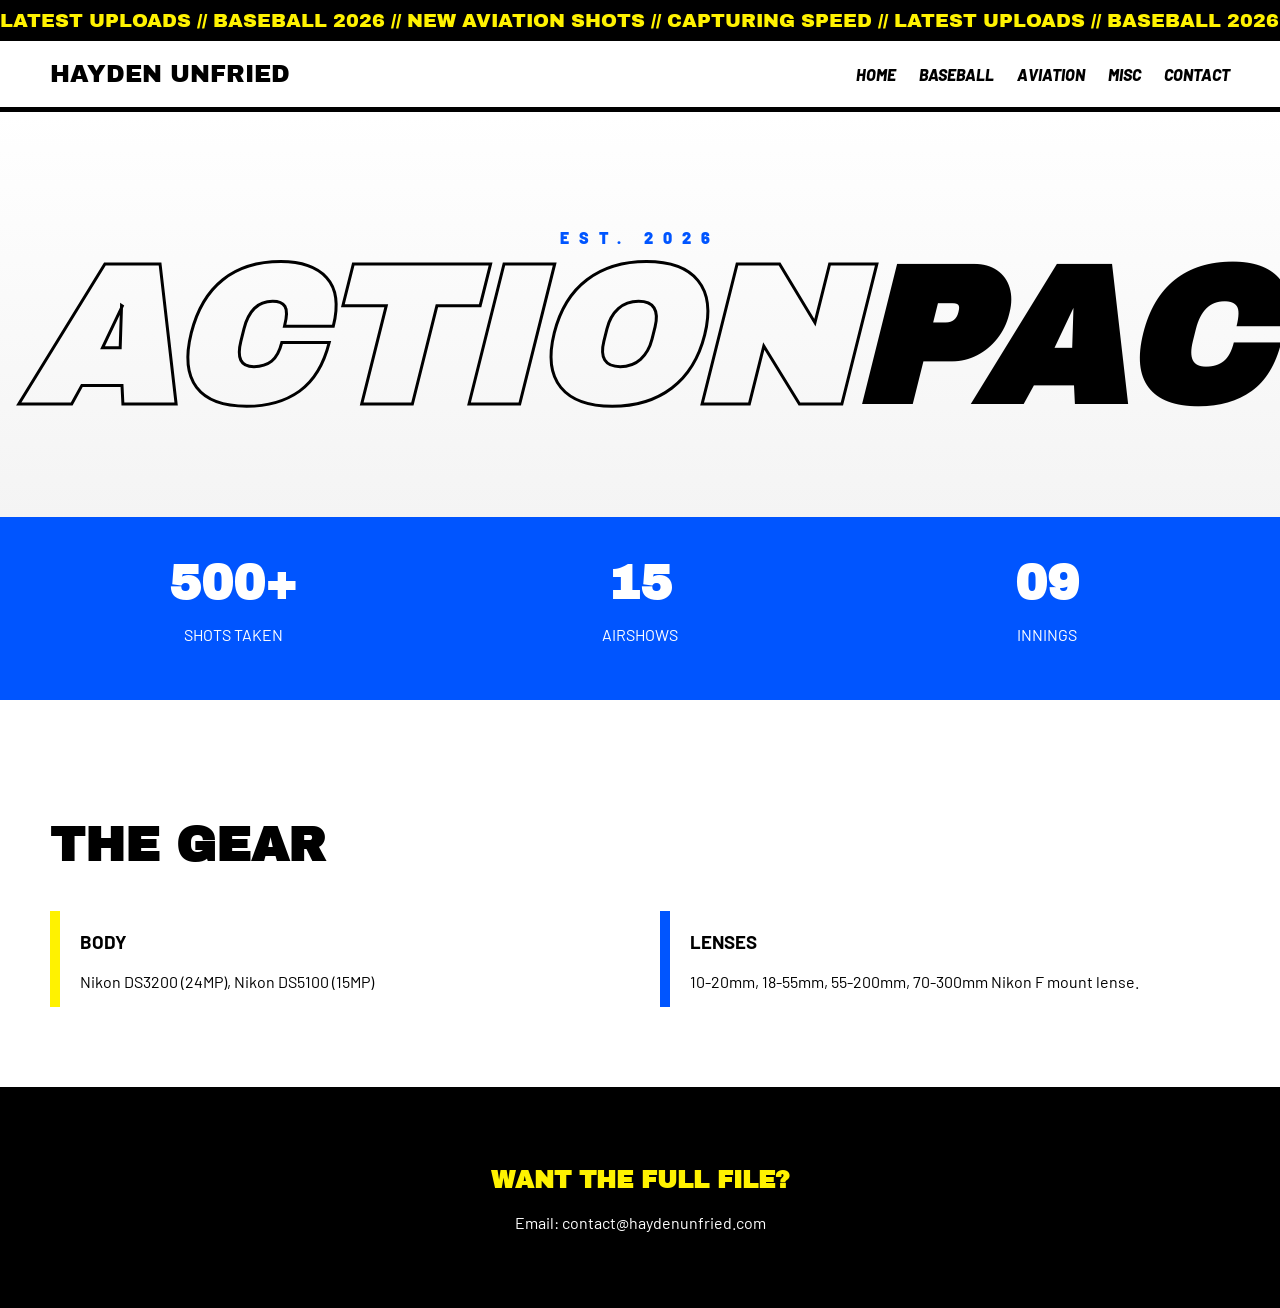
==== index.html @ f6bacb0b "Update index.html" ====
<!DOCTYPE html>
<html>
<head>
    <title>HAYDEN UNFRIED | ACTION VISUALS</title>
    <link rel="stylesheet" href="style.css">
</head>
<body>
    <div class="ticker-wrap">
        <div class="ticker">
            LATEST UPLOADS // BASEBALL 2026 // NEW AVIATION SHOTS // CAPTURING SPEED // 
            LATEST UPLOADS // BASEBALL 2026 // NEW AVIATION SHOTS // CAPTURING SPEED //
        </div>
    </div>

    <nav>
        <div style="font-family:'Archivo Black'; font-size: 1.5rem;">HAYDEN UNFRIED</div>
        <div>
            <a href="index.html">Home</a>
            <a href="baseball.html" style="margin-left:20px">Baseball</a>
            <a href="aviation.html" style="margin-left:20px">Aviation</a>
            <a href="misc.html" style="margin-left:20px">Misc</a>
            <a href="contact.html" style="margin-left:20px">Contact</a>
        </div>
    </nav>

    <div class="hero">
        <p style="font-weight:900; color:var(--accent-blue); letter-spacing:10px;">EST. 2026</p>
        <h1>ACTION<span>PACKED</span></h1>
    </div>

    <div class="stats-grid">
        <div class="stat-item"><h2>500+</h2><p>SHOTS TAKEN</p></div>
        <div class="stat-item"><h2>15</h2><p>AIRSHOWS</p></div>
        <div class="stat-item"><h2>09</h2><p>INNINGS</p></div>
    </div>

    <div style="padding: 80px 50px;">
        <h2 style="font-family:'Archivo Black'; font-size: 3rem; margin-bottom: 40px;">THE GEAR</h2>
        <div style="display:grid; grid-template-columns: 1fr 1fr; gap:40px;">
            <div style="border-left: 10px solid var(--accent-yellow); padding-left:20px;">
                <h3>BODY</h3>
                <p>Nikon DS3200 (24MP), Nikon DS5100 (15MP)</p>
            </div>
            <div style="border-left: 10px solid var(--accent-blue); padding-left:20px;">
                <h3>LENSES</h3>
                <p>10-20mm, 18-55mm, 55-200mm, 70-300mm Nikon F mount lense.</p>
            </div>
        </div>
    </div>

    <footer style="background:black; color:white; padding:60px; text-align:center;">
        <h2 style="font-family:'Archivo Black'; color:var(--accent-yellow);">WANT THE FULL FILE?</h2>
        <p>Email: contact@haydenunfried.com</p>
    </footer>
</body>
</html>
---- style.css ----
@import url('https://fonts.googleapis.com/css2?family=Archivo+Black&family=Barlow:ital,wght@0,600;1,800&display=swap');

:root {
    --bg: #ffffff;
    --accent-blue: #0055ff;
    --accent-yellow: #fff200;
    --text: #000000;
    --light-grey: #f4f4f4;
}

body { 
    font-family: 'Barlow', sans-serif; 
    margin: 0; 
    background-color: var(--bg); 
    color: var(--text);
    overflow-x: hidden;
}

/* 1. SCROLLING TICKER */
.ticker-wrap {
    background: var(--text);
    color: var(--accent-yellow);
    padding: 10px 0;
    overflow: hidden;
    white-space: nowrap;
}
.ticker {
    display: inline-block;
    animation: marquee 20s linear infinite;
    font-family: 'Archivo Black', sans-serif;
    text-transform: uppercase;
    font-size: 1.2rem;
}
@keyframes marquee {
    0% { transform: translateX(100%); }
    100% { transform: translateX(-100%); }
}

/* 2. POWER NAVIGATION */
nav {
    display: flex;
    justify-content: space-between;
    align-items: center;
    padding: 20px 50px;
    border-bottom: 5px solid var(--text);
    position: sticky;
    top: 0;
    background: white;
    z-index: 1000;
}
nav a {
    text-decoration: none;
    color: var(--text);
    font-weight: 800;
    font-style: italic;
    text-transform: uppercase;
    transition: 0.2s;
}
nav a:hover { color: var(--accent-blue); transform: skewX(-10deg); }

/* 3. HERO SECTION */
.hero {
    padding: 100px 20px;
    text-align: center;
    background: linear-gradient(to bottom, #fff, var(--light-grey));
}
.hero h1 {
    font-family: 'Archivo Black', sans-serif;
    font-size: clamp(4rem, 15vw, 12rem);
    line-height: 0.8;
    margin: 0;
    text-transform: uppercase;
    font-style: italic;
    -webkit-text-stroke: 3px var(--text);
    color: transparent;
}
.hero h1 span { color: var(--text); -webkit-text-stroke: 0px; }

/* 4. EQUIPMENT & STATS SECTION */
.stats-grid {
    display: grid;
    grid-template-columns: repeat(auto-fit, minmax(200px, 1fr));
    gap: 20px;
    background: var(--accent-blue);
    padding: 40px;
    color: white;
    text-align: center;
}
.stat-item h2 { font-size: 3rem; margin: 0; font-family: 'Archivo Black'; }

/* 5. GALLERY CARDS */
.gallery {
    display: grid;
    grid-template-columns: repeat(auto-fill, minmax(350px, 1fr));
    gap: 30px;
    padding: 50px;
}
.photo-card {
    position: relative;
    border: 4px solid var(--text);
    transition: 0.3s cubic-bezier(0.175, 0.885, 0.32, 1.275);
    overflow: hidden;
}
.photo-card:hover {
    transform: scale(1.03) rotate(-1deg);
    box-shadow: 15px 15px 0px var(--accent-yellow);
}
.photo-card img {
    width: 100%;
    aspect-ratio: 1/1;
    object-fit: cover;
    display: block;
    transition: 0.5s;
}
.photo-card:hover img { filter: contrast(1.2) saturate(1.2); }

/* CORNER BADGE */
.badge {
    position: absolute;
    top: 10px;
    left: 10px;
    background: var(--accent-yellow);
    color: black;
    padding: 5px 15px;
    font-weight: 900;
    font-style: italic;
    border: 2px solid black;
    z-index: 10;
}

.photo-info {
    padding: 15px;
    background: white;
    border-top: 4px solid var(--text);
}
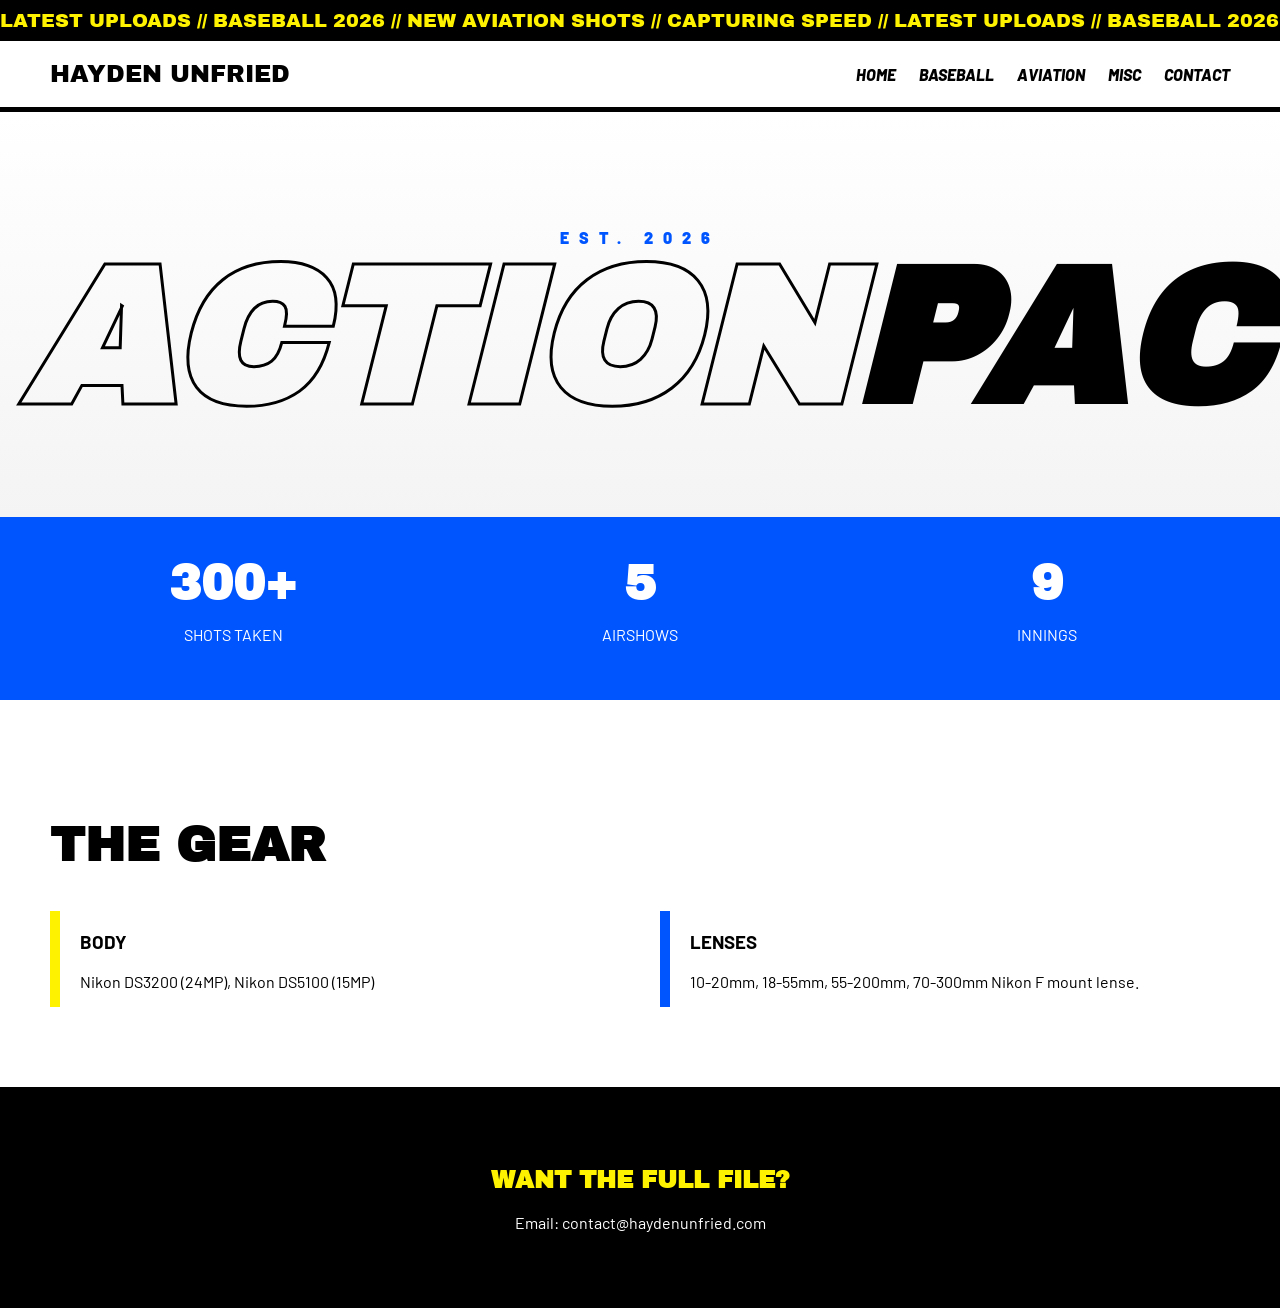
==== commit 9a3fe60a: "Update index.html" ====
--- a/index.html
+++ b/index.html
@@ -29,9 +29,9 @@
     </div>
 
     <div class="stats-grid">
-        <div class="stat-item"><h2>500+</h2><p>SHOTS TAKEN</p></div>
-        <div class="stat-item"><h2>15</h2><p>AIRSHOWS</p></div>
-        <div class="stat-item"><h2>09</h2><p>INNINGS</p></div>
+        <div class="stat-item"><h2>300+</h2><p>SHOTS TAKEN</p></div>
+        <div class="stat-item"><h2>5</h2><p>AIRSHOWS</p></div>
+        <div class="stat-item"><h2>9</h2><p>INNINGS</p></div>
     </div>
 
     <div style="padding: 80px 50px;">
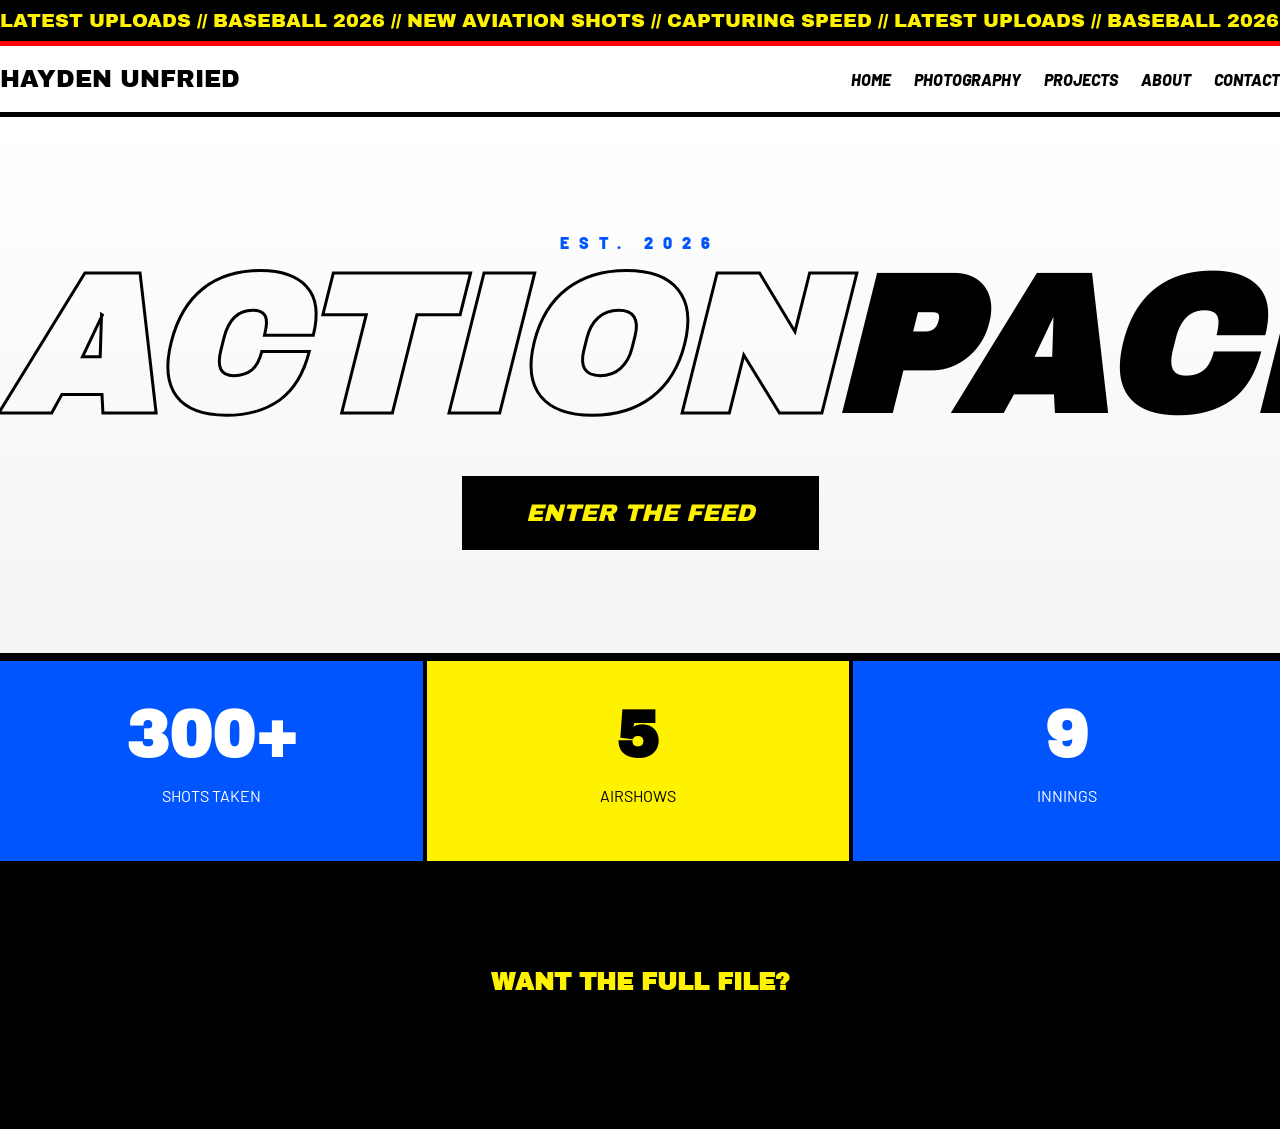
==== commit a903f75a: "Update index.html" ====
--- a/index.html
+++ b/index.html
@@ -1,7 +1,8 @@
 <!DOCTYPE html>
-<html>
+<html lang="en">
 <head>
-    <title>HAYDEN UNFRIED | ACTION VISUALS</title>
+    <meta charset="UTF-8">
+    <title>HAYDEN UNFRIED | HOME</title>
     <link rel="stylesheet" href="style.css">
 </head>
 <body>
@@ -14,41 +15,32 @@
 
     <nav>
         <div style="font-family:'Archivo Black'; font-size: 1.5rem;">HAYDEN UNFRIED</div>
-        <div>
+        <div class="nav-links">
             <a href="index.html">Home</a>
-            <a href="baseball.html" style="margin-left:20px">Baseball</a>
-            <a href="aviation.html" style="margin-left:20px">Aviation</a>
-            <a href="misc.html" style="margin-left:20px">Misc</a>
-            <a href="contact.html" style="margin-left:20px">Contact</a>
+            <a href="photography.html">Photography</a>
+            <a href="projects.html">Projects</a>
+            <a href="about.html">About</a>
+            <a href="contact.html">Contact</a>
         </div>
     </nav>
 
-    <div class="hero">
-        <p style="font-weight:900; color:var(--accent-blue); letter-spacing:10px;">EST. 2026</p>
+    <header class="hero">
+        <p style="font-weight:900; color:var(--accent-blue); letter-spacing:10px; margin-bottom: 20px;">EST. 2026</p>
         <h1>ACTION<span>PACKED</span></h1>
-    </div>
+        <div style="margin-top: 50px;">
+            <a href="photography.html" class="photo-card" style="display: inline-block; padding: 20px 60px; background: var(--text); color: var(--accent-yellow); text-decoration: none; font-family: 'Archivo Black'; font-style: italic; font-size: 1.5rem;">
+                ENTER THE FEED
+            </a>
+        </div>
+    </header>
 
     <div class="stats-grid">
         <div class="stat-item"><h2>300+</h2><p>SHOTS TAKEN</p></div>
-        <div class="stat-item"><h2>5</h2><p>AIRSHOWS</p></div>
+        <div class="stat-item" style="background: var(--accent-yellow); color: black;"><h2>5</h2><p>AIRSHOWS</p></div>
         <div class="stat-item"><h2>9</h2><p>INNINGS</p></div>
     </div>
 
-    <div style="padding: 80px 50px;">
-        <h2 style="font-family:'Archivo Black'; font-size: 3rem; margin-bottom: 40px;">THE GEAR</h2>
-        <div style="display:grid; grid-template-columns: 1fr 1fr; gap:40px;">
-            <div style="border-left: 10px solid var(--accent-yellow); padding-left:20px;">
-                <h3>BODY</h3>
-                <p>Nikon DS3200 (24MP), Nikon DS5100 (15MP)</p>
-            </div>
-            <div style="border-left: 10px solid var(--accent-blue); padding-left:20px;">
-                <h3>LENSES</h3>
-                <p>10-20mm, 18-55mm, 55-200mm, 70-300mm Nikon F mount lense.</p>
-            </div>
-        </div>
-    </div>
-
-    <footer style="background:black; color:white; padding:60px; text-align:center;">
+    <footer>
         <h2 style="font-family:'Archivo Black'; color:var(--accent-yellow);">WANT THE FULL FILE?</h2>
         <p>Email: contact@haydenunfried.com</p>
     </footer>
--- a/style.css
+++ b/style.css
@@ -4,6 +4,7 @@
     --bg: #ffffff;
     --accent-blue: #0055ff;
     --accent-yellow: #fff200;
+    --red: #FF0000; /* Keeping your Red from before */
     --text: #000000;
     --light-grey: #f4f4f4;
 }
@@ -14,15 +15,20 @@
     background-color: var(--bg); 
     color: var(--text);
     overflow-x: hidden;
+    display: flex;
+    flex-direction: column;
+    align-items: center; /* Keeps everything centered */
 }
 
 /* 1. SCROLLING TICKER */
 .ticker-wrap {
+    width: 100%;
     background: var(--text);
     color: var(--accent-yellow);
     padding: 10px 0;
     overflow: hidden;
     white-space: nowrap;
+    border-bottom: 5px solid var(--red);
 }
 .ticker {
     display: inline-block;
@@ -32,8 +38,9 @@
     font-size: 1.2rem;
 }
 @keyframes marquee {
-    0% { transform: translateX(100%); }
-    100% { transform: translateX(-100%); }
+    /* Fixed to 0% to -50% for smoother looping */
+    0% { transform: translateX(0%); }
+    100% { transform: translateX(-50%); }
 }
 
 /* 2. POWER NAVIGATION */
@@ -41,6 +48,7 @@
     display: flex;
     justify-content: space-between;
     align-items: center;
+    width: 100%;
     padding: 20px 50px;
     border-bottom: 5px solid var(--text);
     position: sticky;
@@ -55,14 +63,17 @@
     font-style: italic;
     text-transform: uppercase;
     transition: 0.2s;
+    margin-left: 20px;
 }
 nav a:hover { color: var(--accent-blue); transform: skewX(-10deg); }
 
 /* 3. HERO SECTION */
 .hero {
+    width: 100%;
     padding: 100px 20px;
     text-align: center;
     background: linear-gradient(to bottom, #fff, var(--light-grey));
+    border-bottom: 8px solid var(--text);
 }
 .hero h1 {
     font-family: 'Archivo Black', sans-serif;
@@ -78,32 +89,45 @@
 
 /* 4. EQUIPMENT & STATS SECTION */
 .stats-grid {
+    width: 100%;
     display: grid;
     grid-template-columns: repeat(auto-fit, minmax(200px, 1fr));
-    gap: 20px;
+    gap: 0; /* Changed to 0 to keep the "stacked" look */
     background: var(--accent-blue);
-    padding: 40px;
+    border-bottom: 8px solid var(--text);
     color: white;
     text-align: center;
 }
-.stat-item h2 { font-size: 3rem; margin: 0; font-family: 'Archivo Black'; }
+.stat-item {
+    padding: 40px;
+    border-right: 4px solid var(--text);
+}
+.stat-item:last-child { border-right: none; }
+.stat-item h2 { font-size: 4rem; margin: 0; font-family: 'Archivo Black'; }
 
-/* 5. GALLERY CARDS */
+/* 5. GALLERY CARDS (Centered Container) */
+.gallery-container {
+    width: 100%;
+    max-width: 1200px;
+    padding: 50px 20px;
+}
+
 .gallery {
     display: grid;
     grid-template-columns: repeat(auto-fill, minmax(350px, 1fr));
     gap: 30px;
-    padding: 50px;
 }
 .photo-card {
     position: relative;
     border: 4px solid var(--text);
     transition: 0.3s cubic-bezier(0.175, 0.885, 0.32, 1.275);
     overflow: hidden;
+    background: white;
 }
 .photo-card:hover {
     transform: scale(1.03) rotate(-1deg);
     box-shadow: 15px 15px 0px var(--accent-yellow);
+    z-index: 5;
 }
 .photo-card img {
     width: 100%;
@@ -117,8 +141,8 @@
 /* CORNER BADGE */
 .badge {
     position: absolute;
-    top: 10px;
-    left: 10px;
+    top: 15px;
+    left: 15px;
     background: var(--accent-yellow);
     color: black;
     padding: 5px 15px;
@@ -132,4 +156,16 @@
     padding: 15px;
     background: white;
     border-top: 4px solid var(--text);
+    text-align: left;
+    font-weight: 800;
+    font-style: italic;
 }
+
+/* FOOTER */
+footer {
+    width: 100%;
+    background: var(--text);
+    color: var(--white);
+    padding: 80px 20px;
+    text-align: center;
+}
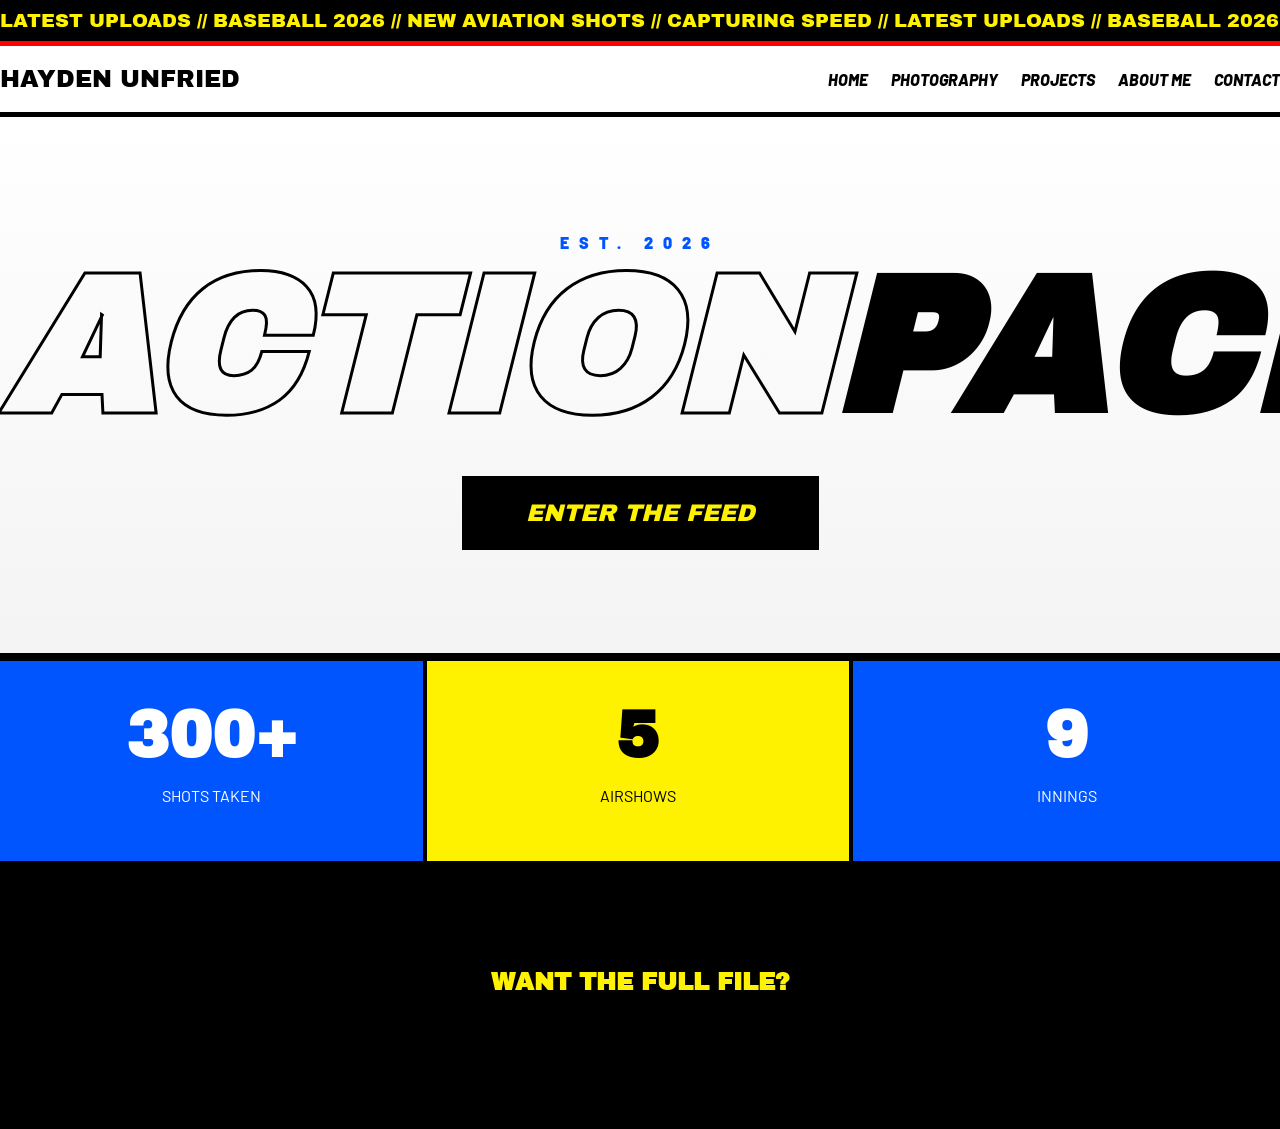
==== commit 5f1274ae: "Update index.html" ====
--- a/index.html
+++ b/index.html
@@ -19,7 +19,7 @@
             <a href="index.html">Home</a>
             <a href="photography.html">Photography</a>
             <a href="projects.html">Projects</a>
-            <a href="about.html">About</a>
+            <a href="about.html">About Me</a>
             <a href="contact.html">Contact</a>
         </div>
     </nav>
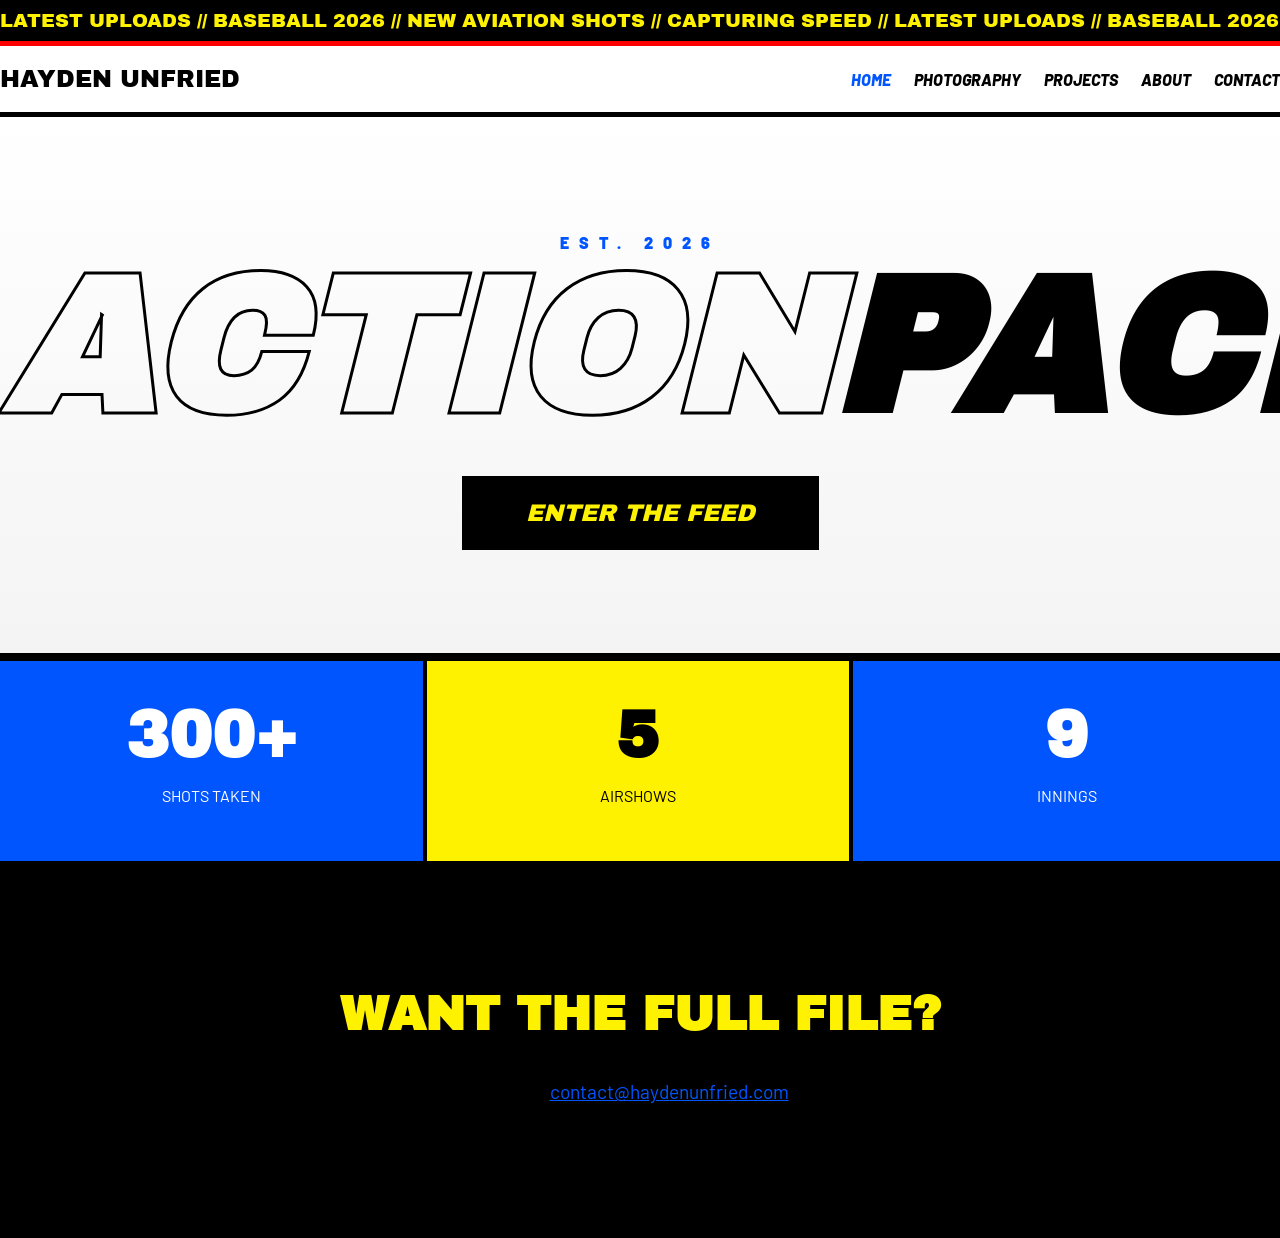
==== commit ba1479b9: "Update index.html" ====
--- a/index.html
+++ b/index.html
@@ -2,6 +2,7 @@
 <html lang="en">
 <head>
     <meta charset="UTF-8">
+    <meta name="viewport" content="width=device-width, initial-scale=1.0">
     <title>HAYDEN UNFRIED | HOME</title>
     <link rel="stylesheet" href="style.css">
 </head>
@@ -16,10 +17,10 @@
     <nav>
         <div style="font-family:'Archivo Black'; font-size: 1.5rem;">HAYDEN UNFRIED</div>
         <div class="nav-links">
-            <a href="index.html">Home</a>
+            <a href="index.html" style="color: var(--accent-blue);">Home</a>
             <a href="photography.html">Photography</a>
             <a href="projects.html">Projects</a>
-            <a href="about.html">About Me</a>
+            <a href="about.html">About</a>
             <a href="contact.html">Contact</a>
         </div>
     </nav>
@@ -28,7 +29,7 @@
         <p style="font-weight:900; color:var(--accent-blue); letter-spacing:10px; margin-bottom: 20px;">EST. 2026</p>
         <h1>ACTION<span>PACKED</span></h1>
         <div style="margin-top: 50px;">
-            <a href="photography.html" class="photo-card" style="display: inline-block; padding: 20px 60px; background: var(--text); color: var(--accent-yellow); text-decoration: none; font-family: 'Archivo Black'; font-style: italic; font-size: 1.5rem;">
+            <a href="photography.html" style="display: inline-block; padding: 20px 60px; background: var(--text); color: var(--accent-yellow); text-decoration: none; font-family: 'Archivo Black'; font-style: italic; font-size: 1.5rem; border: 4px solid black;" class="photo-card">
                 ENTER THE FEED
             </a>
         </div>
@@ -41,8 +42,9 @@
     </div>
 
     <footer>
-        <h2 style="font-family:'Archivo Black'; color:var(--accent-yellow);">WANT THE FULL FILE?</h2>
-        <p>Email: contact@haydenunfried.com</p>
+        <h2 style="font-family:'Archivo Black'; color:var(--accent-yellow); font-size: 3rem;">WANT THE FULL FILE?</h2>
+        <p style="font-size: 1.2rem; margin: 20px 0;">Email: <a href="mailto:contact@haydenunfried.com" style="color: var(--accent-blue);">contact@haydenunfried.com</a></p>
+        <p style="opacity: 0.6;">HAYDEN UNFRIED // 2026 // ALL SYSTEMS GO</p>
     </footer>
 </body>
 </html>
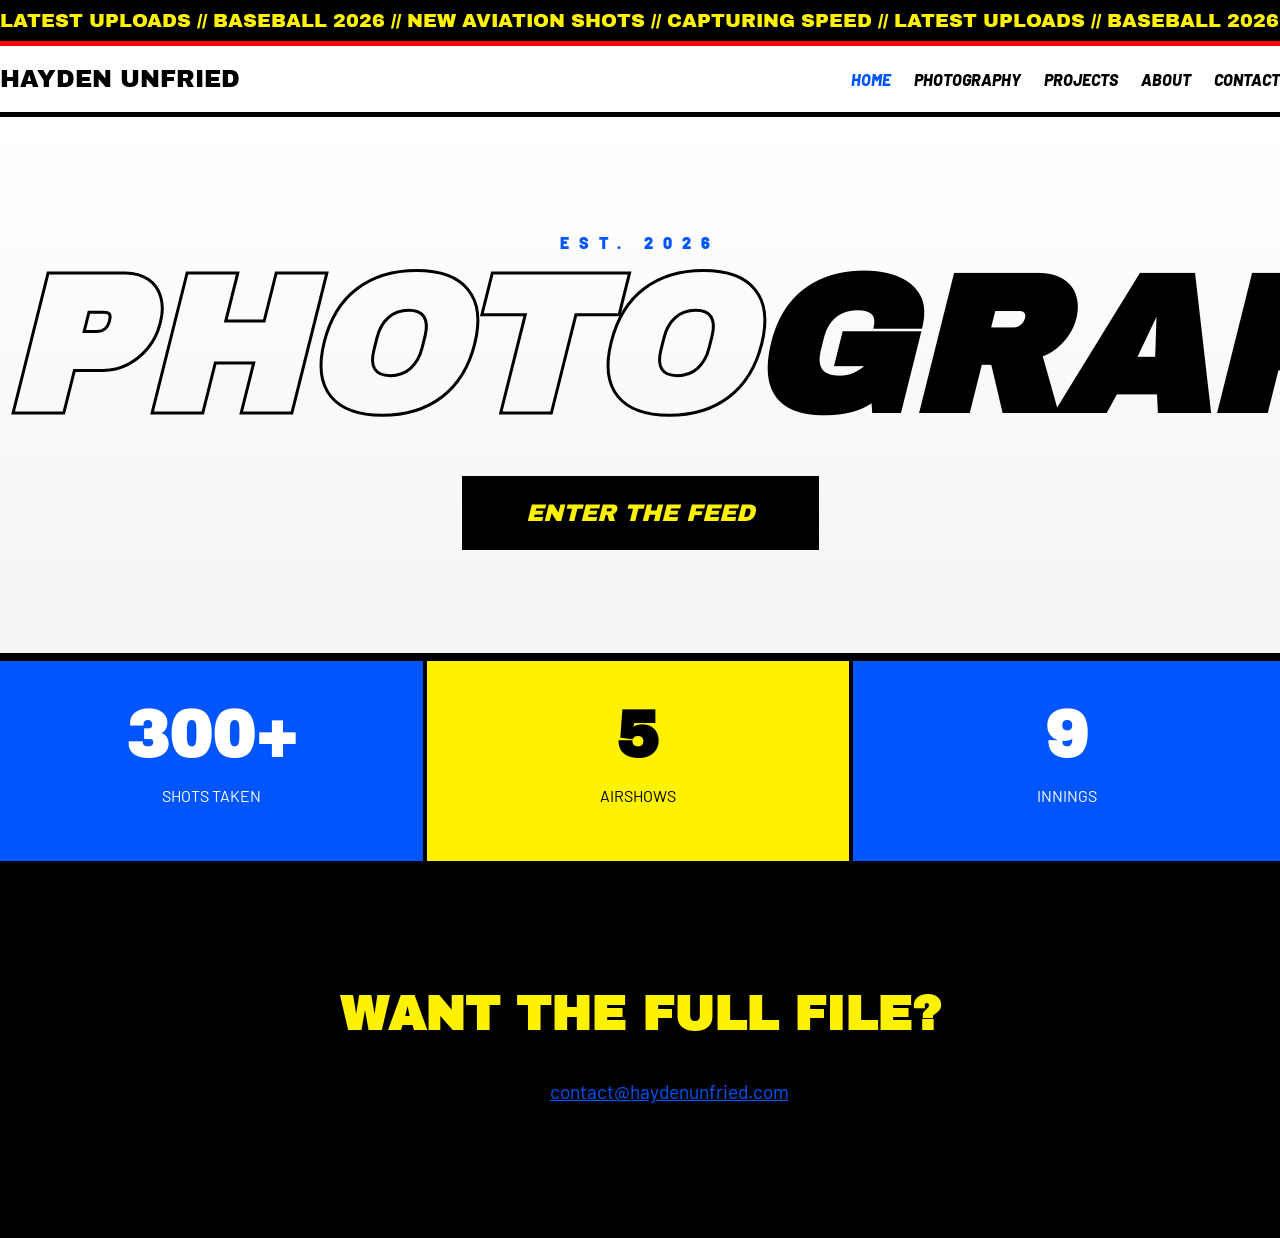
==== commit c9a059ab: "Update index.html" ====
--- a/index.html
+++ b/index.html
@@ -27,7 +27,7 @@
 
     <header class="hero">
         <p style="font-weight:900; color:var(--accent-blue); letter-spacing:10px; margin-bottom: 20px;">EST. 2026</p>
-        <h1>ACTION<span>PACKED</span></h1>
+        <h1>PHOTO<span>GRAPHER</span></h1>
         <div style="margin-top: 50px;">
             <a href="photography.html" style="display: inline-block; padding: 20px 60px; background: var(--text); color: var(--accent-yellow); text-decoration: none; font-family: 'Archivo Black'; font-style: italic; font-size: 1.5rem; border: 4px solid black;" class="photo-card">
                 ENTER THE FEED
